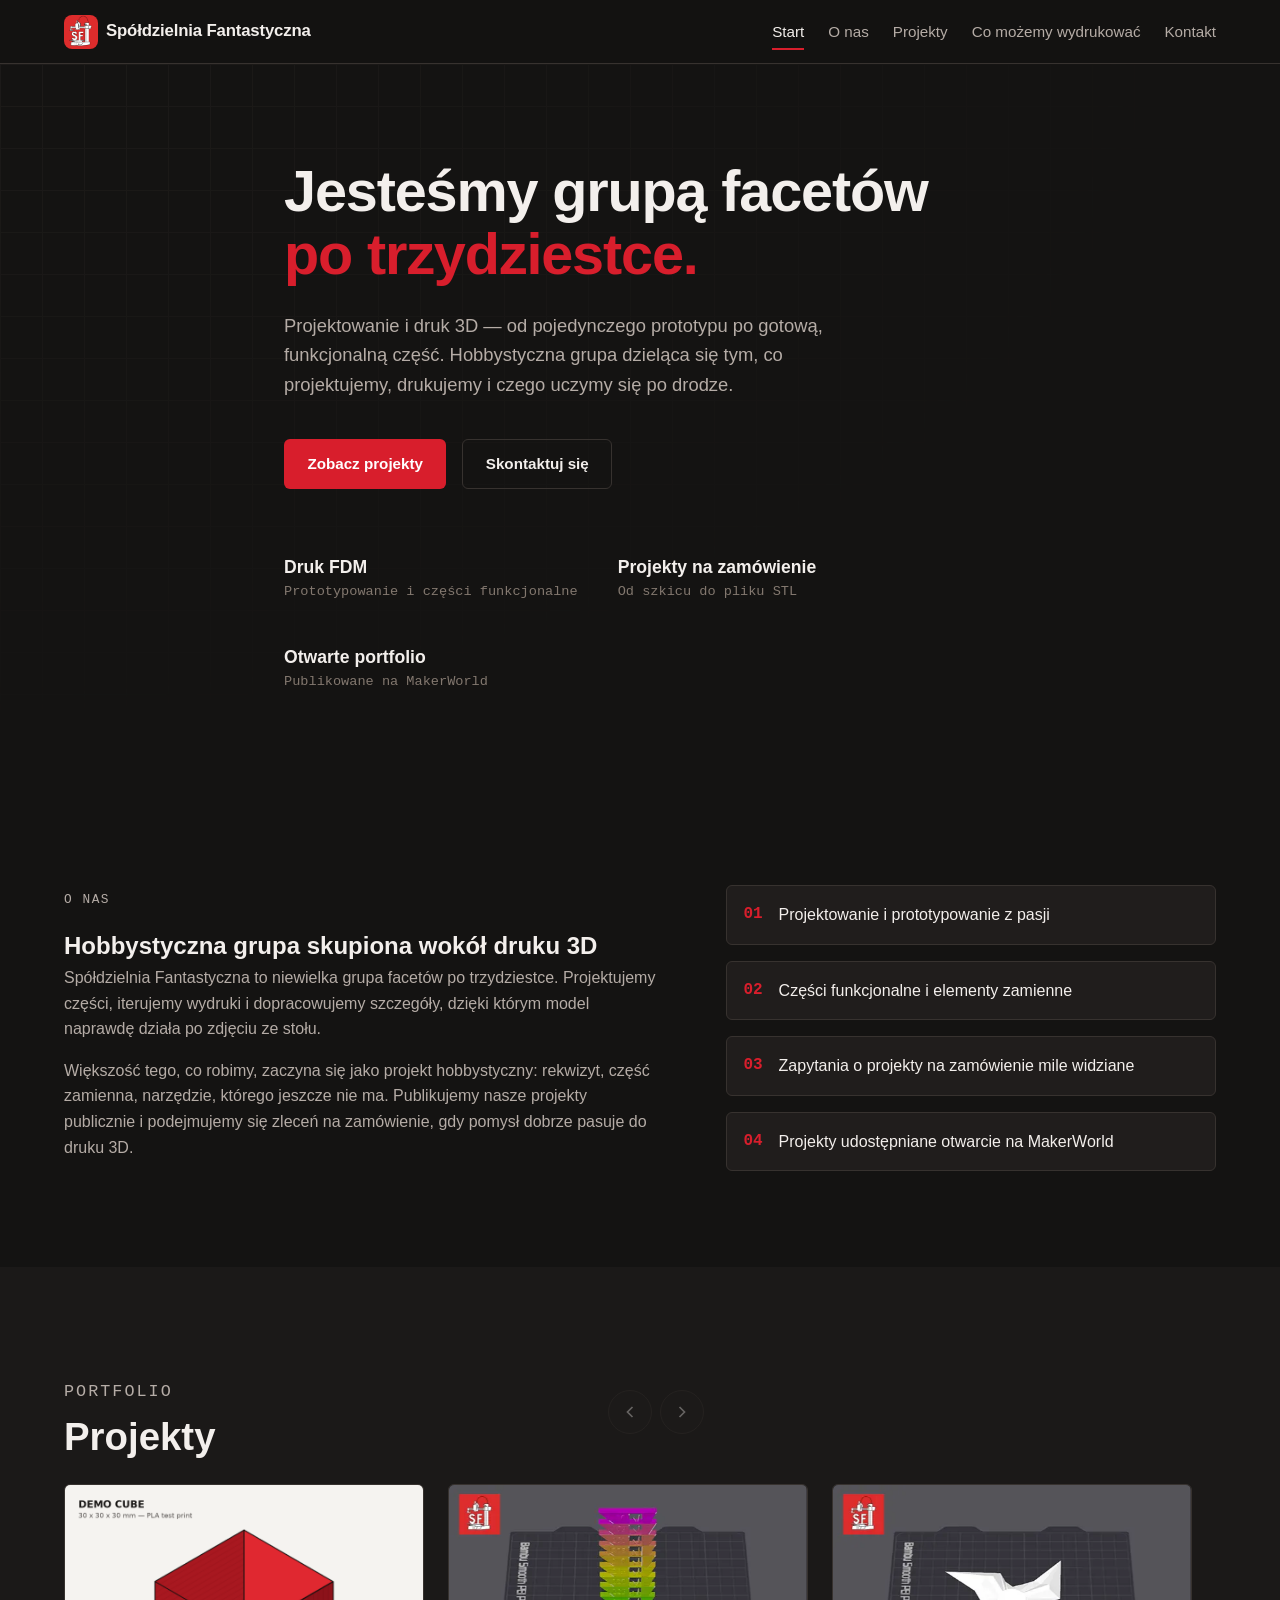
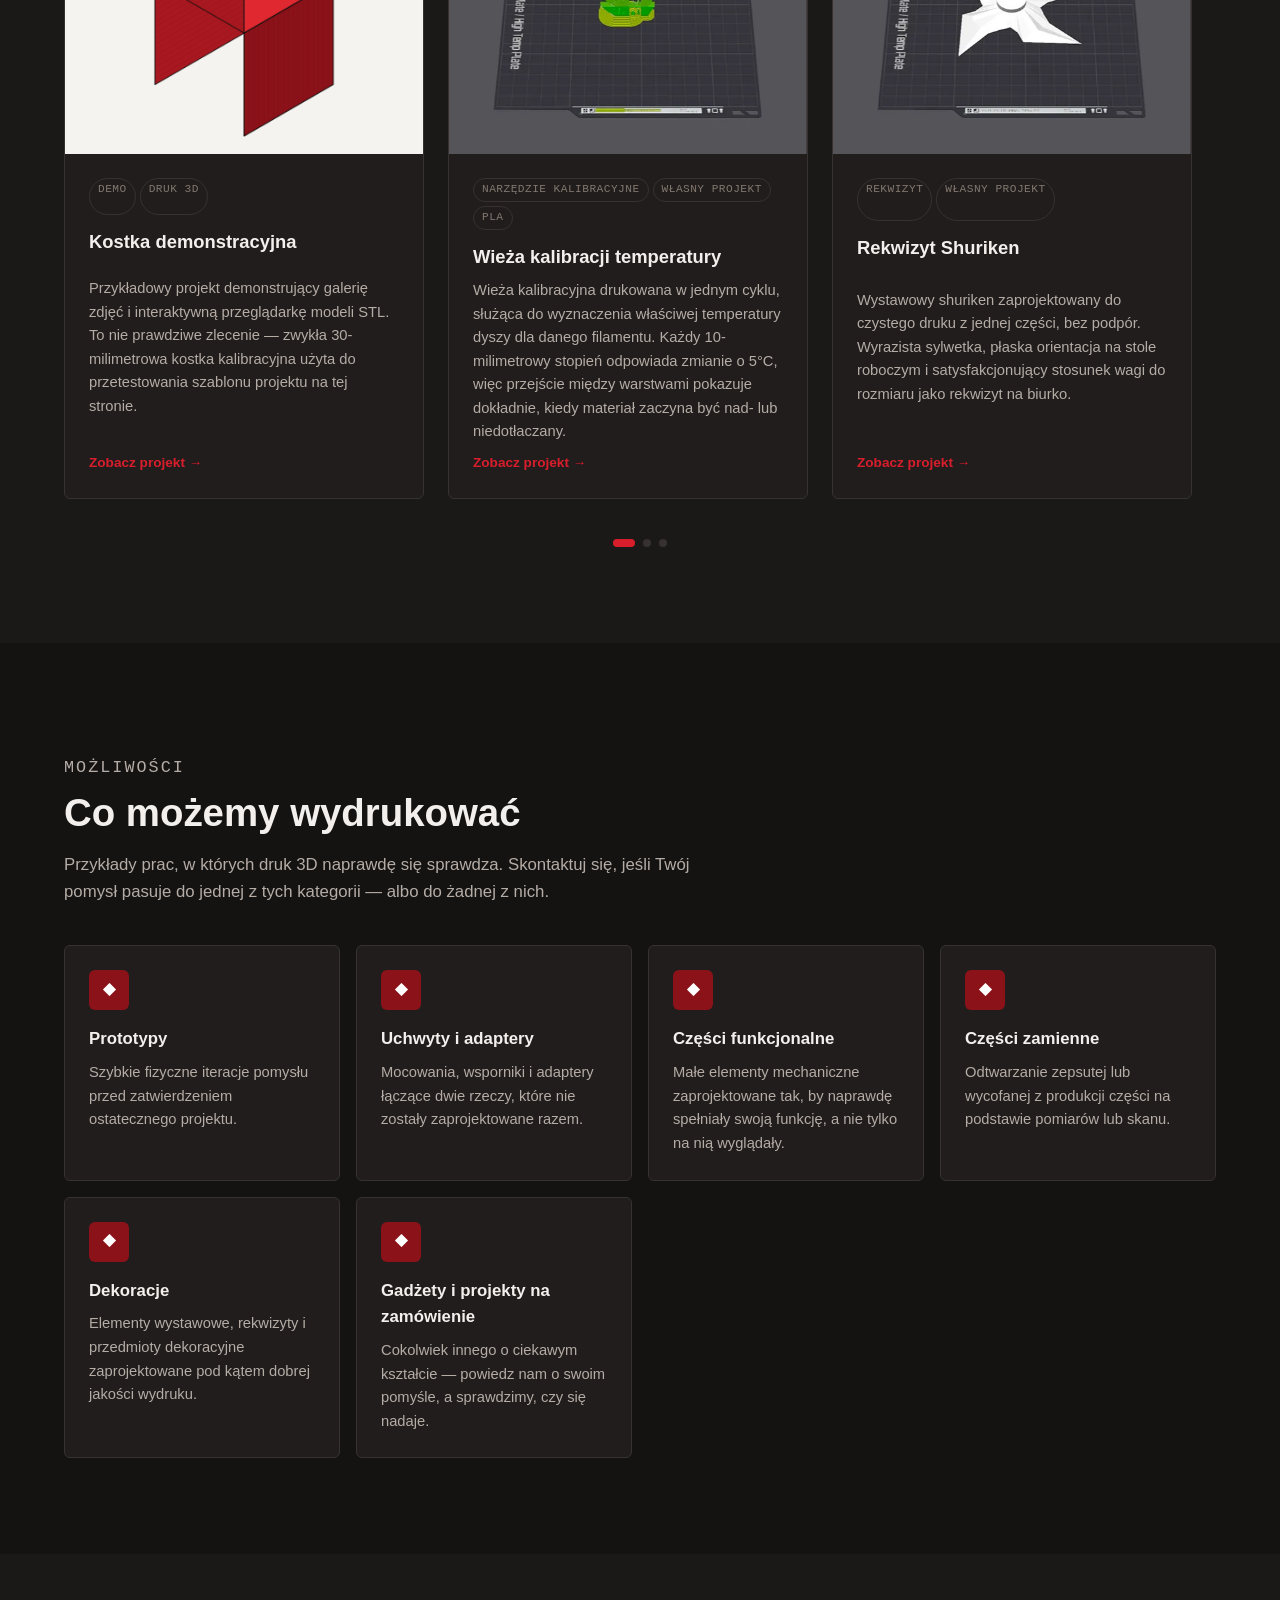
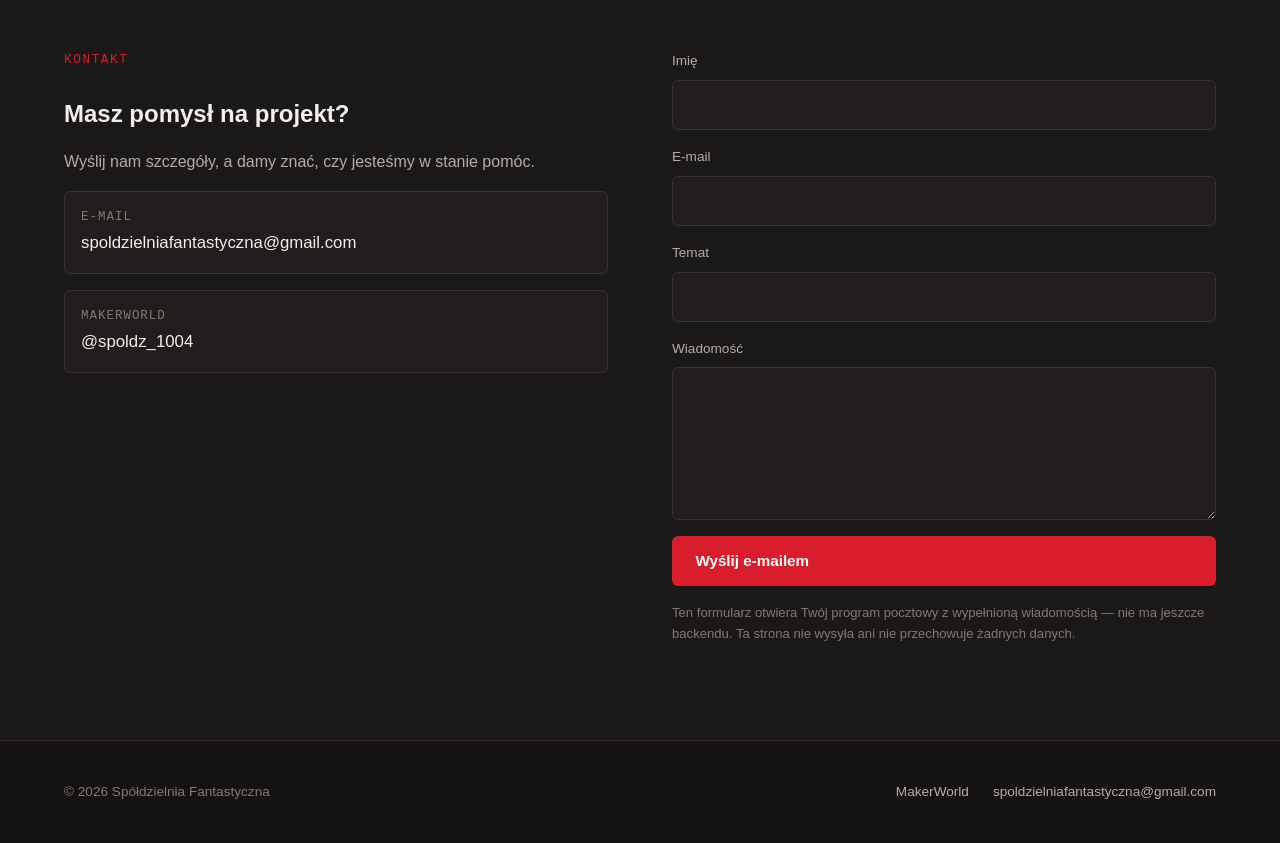
==== index.html @ 459d4a12 "Init page" ====
<!doctype html>
<html lang="pl">
<head>
  <meta charset="UTF-8" />
  <meta name="viewport" content="width=device-width, initial-scale=1" />
  <title>Spółdzielnia Fantastyczna — Projektowanie i druk 3D</title>
  <meta name="description" content="Spółdzielnia Fantastyczna — hobbystyczna grupa zamieniająca pomysły w fizyczne przedmioty dzięki projektowaniu i drukowi 3D. Zobacz nasze portfolio projektów i skontaktuj się w sprawie druku na zamówienie." />
  <link rel="canonical" href="https://spoldzielniafantastyczna.pl/" />

  <meta property="og:type" content="website" />
  <meta property="og:title" content="Spółdzielnia Fantastyczna — Projektowanie i druk 3D" />
  <meta property="og:description" content="Hobbystyczna grupa zamieniająca pomysły w fizyczne przedmioty dzięki projektowaniu i drukowi 3D." />
  <meta property="og:url" content="https://spoldzielniafantastyczna.pl/" />
  <meta property="og:image" content="https://spoldzielniafantastyczna.pl/assets/branding/og-image.jpg" />
  <meta name="twitter:card" content="summary_large_image" />

  <link rel="icon" href="assets/icons/favicon.ico" sizes="any" />
  <link rel="icon" type="image/png" sizes="32x32" href="assets/icons/icon-32.png" />
  <link rel="icon" type="image/png" sizes="192x192" href="assets/icons/icon-192.png" />
  <link rel="apple-touch-icon" href="assets/icons/apple-touch-icon.png" />
  <meta name="theme-color" content="#141312" />

  <link rel="stylesheet" href="css/main.css" />
  <link rel="stylesheet" href="css/gallery.css" />

  <script type="application/ld+json">
  {
    "@context": "https://schema.org",
    "@type": "Organization",
    "name": "Spółdzielnia Fantastyczna",
    "url": "https://spoldzielniafantastyczna.pl/",
    "logo": "https://spoldzielniafantastyczna.pl/assets/icons/icon-512.png",
    "sameAs": ["https://makerworld.com/en/@spoldz_1004"],
    "description": "Hobbystyczna grupa zamieniająca pomysły w fizyczne przedmioty dzięki projektowaniu i drukowi 3D."
  }
  </script>
</head>
<body>
  <a class="skip-link" href="#main">Przejdź do treści</a>

  <header class="site-header">
    <div class="container">
      <a class="brand" href="index.html">
        <img src="assets/branding/makerworld-avatar.png" alt="Spółdzielnia Fantastyczna logo" width="34" height="34" />
        <span>Spółdzielnia Fantastyczna</span>
      </a>
      <button class="nav-toggle" type="button" aria-label="Przełącz nawigację" aria-expanded="false">
        <svg viewBox="0 0 24 24" fill="none" stroke="currentColor" stroke-width="2" aria-hidden="true">
          <path d="M3 6h18M3 12h18M3 18h18" />
        </svg>
      </button>
      <nav class="main-nav" aria-label="Główna" data-open="false">
        <ul>
          <li><a href="#home" aria-current="page">Start</a></li>
          <li><a href="#about">O nas</a></li>
          <li><a href="#projects">Projekty</a></li>
          <li><a href="#capabilities">Co możemy wydrukować</a></li>
          <li><a href="#contact">Kontakt</a></li>
        </ul>
      </nav>
    </div>
  </header>

  <main id="main">
    <section id="home" class="hero">
      <div class="hero__grid" aria-hidden="true"></div>
      <div class="container hero__content">
        <h1>Jesteśmy grupą facetów <em>po trzydziestce.</em></h1>
        <p class="hero__lead">Projektowanie i druk 3D — od pojedynczego prototypu po gotową, funkcjonalną część. Hobbystyczna grupa dzieląca się tym, co projektujemy, drukujemy i czego uczymy się po drodze.</p>
        <div class="hero__actions">
          <a class="btn btn--primary" href="#projects">Zobacz projekty</a>
          <a class="btn btn--ghost" href="#contact">Skontaktuj się</a>
        </div>
        <div class="hero__meta">
          <div><strong>Druk FDM</strong>Prototypowanie i części funkcjonalne</div>
          <div><strong>Projekty na zamówienie</strong>Od szkicu do pliku STL</div>
          <div><strong>Otwarte portfolio</strong>Publikowane na MakerWorld</div>
        </div>
      </div>
    </section>

    <section id="about" class="section">
      <div class="container about__grid">
        <div class="about__body">
          <p class="eyebrow">O nas</p>
          <h2>Hobbystyczna grupa skupiona wokół druku 3D</h2>
          <p>Spółdzielnia Fantastyczna to niewielka grupa facetów po trzydziestce. Projektujemy części, iterujemy wydruki i dopracowujemy szczegóły, dzięki którym model naprawdę działa po zdjęciu ze stołu.</p>
          <p>Większość tego, co robimy, zaczyna się jako projekt hobbystyczny: rekwizyt, część zamienna, narzędzie, którego jeszcze nie ma. Publikujemy nasze projekty publicznie i podejmujemy się zleceń na zamówienie, gdy pomysł dobrze pasuje do druku 3D.</p>
        </div>
        <ul class="about__list">
          <li><span class="icon">01</span><span>Projektowanie i prototypowanie z pasji</span></li>
          <li><span class="icon">02</span><span>Części funkcjonalne i elementy zamienne</span></li>
          <li><span class="icon">03</span><span>Zapytania o projekty na zamówienie mile widziane</span></li>
          <li><span class="icon">04</span><span>Projekty udostępniane otwarcie na MakerWorld</span></li>
        </ul>
      </div>
    </section>

    <section id="projects" class="section section--alt">
      <div class="container">
        <div class="section-header portfolio__controls">
          <div>
            <p class="eyebrow">Portfolio</p>
            <h2>Projekty</h2>
          </div>
          <div class="portfolio__arrows">
            <button class="arrow-btn" type="button" data-carousel-prev aria-label="Poprzedni projekt">
              <svg viewBox="0 0 24 24" fill="none" stroke="currentColor" stroke-width="2"><path d="M15 18l-6-6 6-6" /></svg>
            </button>
            <button class="arrow-btn" type="button" data-carousel-next aria-label="Następny projekt">
              <svg viewBox="0 0 24 24" fill="none" stroke="currentColor" stroke-width="2"><path d="M9 18l6-6-6-6" /></svg>
            </button>
          </div>
        </div>
        <div class="carousel-track" data-carousel-track tabindex="0" role="region" aria-label="Karuzela projektów" aria-live="polite">
          <p>Ładowanie projektów…</p>
        </div>
        <div class="portfolio__dots" data-carousel-dots></div>
      </div>
    </section>

    <section id="capabilities" class="section">
      <div class="container">
        <div class="section-header">
          <p class="eyebrow">Możliwości</p>
          <h2>Co możemy wydrukować</h2>
          <p>Przykłady prac, w których druk 3D naprawdę się sprawdza. Skontaktuj się, jeśli Twój pomysł pasuje do jednej z tych kategorii — albo do żadnej z nich.</p>
        </div>
        <div class="capabilities__grid">
          <div class="capability-card"><span class="glyph">◆</span><h3>Prototypy</h3><p>Szybkie fizyczne iteracje pomysłu przed zatwierdzeniem ostatecznego projektu.</p></div>
          <div class="capability-card"><span class="glyph">◆</span><h3>Uchwyty i adaptery</h3><p>Mocowania, wsporniki i adaptery łączące dwie rzeczy, które nie zostały zaprojektowane razem.</p></div>
          <div class="capability-card"><span class="glyph">◆</span><h3>Części funkcjonalne</h3><p>Małe elementy mechaniczne zaprojektowane tak, by naprawdę spełniały swoją funkcję, a nie tylko na nią wyglądały.</p></div>
          <div class="capability-card"><span class="glyph">◆</span><h3>Części zamienne</h3><p>Odtwarzanie zepsutej lub wycofanej z produkcji części na podstawie pomiarów lub skanu.</p></div>
          <div class="capability-card"><span class="glyph">◆</span><h3>Dekoracje</h3><p>Elementy wystawowe, rekwizyty i przedmioty dekoracyjne zaprojektowane pod kątem dobrej jakości wydruku.</p></div>
          <div class="capability-card"><span class="glyph">◆</span><h3>Gadżety i projekty na zamówienie</h3><p>Cokolwiek innego o ciekawym kształcie — powiedz nam o swoim pomyśle, a sprawdzimy, czy się nadaje.</p></div>
        </div>
      </div>
    </section>

    <section id="contact" class="section section--alt">
      <div class="container contact__grid">
        <div class="contact-card">
          <p class="eyebrow">Kontakt</p>
          <h2>Masz pomysł na projekt?</h2>
          <p style="color:var(--color-text-muted)">Wyślij nam szczegóły, a damy znać, czy jesteśmy w stanie pomóc.</p>
          <div class="contact-item">
            <span>E-mail</span>
            <a data-site="email" href="mailto:">Ładowanie…</a>
          </div>
          <div class="contact-item">
            <span>MakerWorld</span>
            <a data-site="makerworld" href="#" target="_blank" rel="noopener">@spoldz_1004</a>
          </div>
        </div>
        <form class="contact-form" aria-label="Formularz kontaktowy">
          <div class="form-row">
            <label for="name">Imię</label>
            <input id="name" name="name" type="text" autocomplete="name" required />
          </div>
          <div class="form-row">
            <label for="email">E-mail</label>
            <input id="email" name="email" type="email" autocomplete="email" required />
          </div>
          <div class="form-row">
            <label for="subject">Temat</label>
            <input id="subject" name="subject" type="text" />
          </div>
          <div class="form-row">
            <label for="message">Wiadomość</label>
            <textarea id="message" name="message" rows="5" required></textarea>
          </div>
          <button class="btn btn--primary" type="submit">Wyślij e-mailem</button>
          <p class="form-note">Ten formularz otwiera Twój program pocztowy z wypełnioną wiadomością — nie ma jeszcze backendu. Ta strona nie wysyła ani nie przechowuje żadnych danych.</p>
        </form>
      </div>
    </section>
  </main>

  <footer class="site-footer">
    <div class="container">
      <p>© <span data-site="year">2026</span> Spółdzielnia Fantastyczna</p>
      <div class="footer-links">
        <a data-site="makerworld" href="#" target="_blank" rel="noopener">MakerWorld</a>
        <a data-site="email" href="mailto:">E-mail</a>
      </div>
    </div>
  </footer>

  <script type="module" src="js/main.js"></script>
  <script type="module" src="js/projects.js"></script>
</body>
</html>
---- css/main.css ----
/* ==========================================================================
   Spółdzielnia Fantastyczna — main stylesheet
   Base tokens, layout, header, hero, about, capabilities, contact, footer.
   ========================================================================== */

:root {
  --color-bg: #141312;
  --color-bg-alt: #1b1918;
  --color-surface: #201d1c;
  --color-surface-2: #262220;
  --color-border: #37322f;
  --color-text: #f3efec;
  --color-text-muted: #b5aca6;
  --color-text-dim: #83786f;
  --color-accent: #d81e2c;
  --color-accent-hover: #f0212f;
  --color-accent-dark: #8c121a;
  --color-focus: #ffb703;

  --font-sans: -apple-system, BlinkMacSystemFont, "Segoe UI", Roboto, "Helvetica Neue", Arial, sans-serif;
  --font-mono: ui-monospace, "SF Mono", "Cascadia Code", "Roboto Mono", Consolas, monospace;

  --content-width: 1200px;
  --space-1: 0.25rem;
  --space-2: 0.5rem;
  --space-3: 1rem;
  --space-4: 1.5rem;
  --space-5: 2.5rem;
  --space-6: 4rem;
  --space-7: 6rem;

  --radius: 6px;
  --header-height: 64px;
  --transition-fast: 150ms ease;
  --transition-base: 250ms ease;
}

/* ---------- Reset ---------- */
*, *::before, *::after { box-sizing: border-box; }
html { scroll-behavior: smooth; }
html, body { height: 100%; }
body {
  margin: 0;
  background: var(--color-bg);
  color: var(--color-text);
  font-family: var(--font-sans);
  font-size: 16px;
  line-height: 1.6;
  -webkit-font-smoothing: antialiased;
}
img { max-width: 100%; display: block; }
a { color: inherit; }
ul { margin: 0; padding: 0; list-style: none; }
h1, h2, h3, h4, p { margin: 0; }
button { font: inherit; }
input, textarea, select { font: inherit; }

@media (prefers-reduced-motion: reduce) {
  html { scroll-behavior: auto; }
  *, *::before, *::after {
    animation-duration: 0.001ms !important;
    animation-iteration-count: 1 !important;
    transition-duration: 0.001ms !important;
    scroll-behavior: auto !important;
  }
}

/* ---------- Focus states ---------- */
:focus-visible {
  outline: 2px solid var(--color-focus);
  outline-offset: 2px;
}
a:focus:not(:focus-visible),
button:focus:not(:focus-visible) { outline: none; }

/* ---------- Skip link ---------- */
.skip-link {
  position: absolute;
  top: -48px;
  left: var(--space-3);
  background: var(--color-accent);
  color: #fff;
  padding: var(--space-2) var(--space-3);
  border-radius: var(--radius);
  z-index: 1000;
  transition: top var(--transition-fast);
}
.skip-link:focus { top: var(--space-3); }

/* ---------- Layout helpers ---------- */
.container {
  width: 100%;
  max-width: var(--content-width);
  margin-inline: auto;
  padding-inline: var(--space-4);
}
.section { padding-block: var(--space-7); }
.section-header {
  max-width: 640px;
  margin-bottom: var(--space-5);
}
.eyebrow {
  display: inline-block;
  font-family: var(--font-mono);
  font-size: 0.8rem;
  letter-spacing: 0.12em;
  text-transform: uppercase;
  color: var(--color-accent);
  margin-bottom: var(--space-2);
}
.section-header h2 {
  font-size: clamp(1.6rem, 3vw, 2.4rem);
  line-height: 1.2;
}
.section-header p {
  color: var(--color-text-muted);
  margin-top: var(--space-3);
  font-size: 1.05rem;
}
.section--alt { background: var(--color-bg-alt); }

.visually-hidden {
  position: absolute;
  width: 1px; height: 1px;
  padding: 0; margin: -1px;
  overflow: hidden;
  clip: rect(0, 0, 0, 0);
  white-space: nowrap;
  border: 0;
}

/* ---------- Buttons ---------- */
.btn {
  display: inline-flex;
  align-items: center;
  gap: var(--space-2);
  padding: 0.75rem 1.4rem;
  border-radius: var(--radius);
  font-weight: 600;
  font-size: 0.95rem;
  text-decoration: none;
  border: 1px solid transparent;
  cursor: pointer;
  transition: transform var(--transition-fast), background var(--transition-fast), border-color var(--transition-fast);
}
.btn:hover { transform: translateY(-1px); }
.btn--primary {
  background: var(--color-accent);
  color: #fff;
}
.btn--primary:hover { background: var(--color-accent-hover); }
.btn--ghost {
  background: transparent;
  color: var(--color-text);
  border-color: var(--color-border);
}
.btn--ghost:hover { border-color: var(--color-text-muted); }
.btn--small { padding: 0.5rem 0.9rem; font-size: 0.85rem; }

/* ---------- Header ---------- */
.site-header {
  position: sticky;
  top: 0;
  z-index: 100;
  height: var(--header-height);
  display: flex;
  align-items: center;
  background: rgba(20, 19, 18, 0.88);
  backdrop-filter: saturate(150%) blur(10px);
  border-bottom: 1px solid var(--color-border);
}
.site-header .container {
  display: flex;
  align-items: center;
  justify-content: space-between;
  gap: var(--space-3);
}
.brand {
  display: flex;
  align-items: center;
  gap: var(--space-2);
  text-decoration: none;
  font-weight: 700;
  letter-spacing: -0.01em;
  font-size: 1.05rem;
  min-width: 0;
  flex-shrink: 1;
}
.brand img {
  width: 34px;
  height: 34px;
  border-radius: 8px;
  flex-shrink: 0;
}
.brand span {
  overflow: hidden;
  text-overflow: ellipsis;
  white-space: nowrap;
}

.nav-toggle {
  display: none;
  flex-shrink: 0;
  background: none;
  border: 1px solid var(--color-border);
  border-radius: var(--radius);
  width: 42px;
  height: 42px;
  align-items: center;
  justify-content: center;
  color: var(--color-text);
}
.nav-toggle svg { width: 20px; height: 20px; }

.main-nav ul {
  display: flex;
  gap: var(--space-4);
}
.main-nav a {
  text-decoration: none;
  font-size: 0.95rem;
  color: var(--color-text-muted);
  padding: var(--space-2) 0;
  border-bottom: 2px solid transparent;
  transition: color var(--transition-fast), border-color var(--transition-fast);
}
.main-nav a:hover,
.main-nav a[aria-current="page"] {
  color: var(--color-text);
  border-color: var(--color-accent);
}

@media (max-width: 400px) {
  .brand { font-size: 0.9rem; }
}

@media (max-width: 760px) {
  .nav-toggle { display: inline-flex; }
  .main-nav {
    position: fixed;
    inset: var(--header-height) 0 0 0;
    background: var(--color-bg);
    transform: translateX(100%);
    transition: transform var(--transition-base);
    overflow-y: auto;
  }
  .main-nav[data-open="true"] { transform: translateX(0); }
  .main-nav ul {
    flex-direction: column;
    padding: var(--space-4);
    gap: var(--space-1);
  }
  .main-nav a {
    display: block;
    padding: var(--space-3) var(--space-2);
    font-size: 1.1rem;
    border-bottom: 1px solid var(--color-border);
  }
}

/* ---------- Hero ---------- */
.hero {
  position: relative;
  padding-block: var(--space-7);
  overflow: hidden;
}
.hero__grid {
  position: absolute;
  inset: 0;
  background-image:
    linear-gradient(var(--color-border) 1px, transparent 1px),
    linear-gradient(90deg, var(--color-border) 1px, transparent 1px);
  background-size: 42px 42px;
  opacity: 0.25;
  mask-image: radial-gradient(ellipse at top left, black, transparent 70%);
}
.hero__content {
  position: relative;
  max-width: 760px;
}
.hero h1 {
  font-size: clamp(2.2rem, 5.5vw, 3.6rem);
  line-height: 1.1;
  letter-spacing: -0.02em;
  margin-bottom: var(--space-4);
}
.hero h1 em {
  font-style: normal;
  color: var(--color-accent);
}
.hero__lead {
  font-size: 1.15rem;
  color: var(--color-text-muted);
  max-width: 56ch;
  margin-bottom: var(--space-5);
}
.hero__actions {
  display: flex;
  gap: var(--space-3);
  flex-wrap: wrap;
}
.hero__meta {
  margin-top: var(--space-6);
  display: flex;
  gap: var(--space-5);
  flex-wrap: wrap;
  font-family: var(--font-mono);
  font-size: 0.85rem;
  color: var(--color-text-dim);
}
.hero__meta strong { color: var(--color-text); display: block; font-size: 1.1rem; font-family: var(--font-sans); }

/* ---------- About ---------- */
.about__grid {
  display: grid;
  grid-template-columns: 1.1fr 0.9fr;
  gap: var(--space-6);
  align-items: start;
}
.about__body p { color: var(--color-text-muted); margin-bottom: var(--space-3); }
.about__body p:last-child { margin-bottom: 0; }
.about__list {
  display: grid;
  gap: var(--space-3);
}
.about__list li {
  display: flex;
  gap: var(--space-3);
  padding: var(--space-3);
  background: var(--color-surface);
  border: 1px solid var(--color-border);
  border-radius: var(--radius);
}
.about__list .icon {
  color: var(--color-accent);
  font-family: var(--font-mono);
  font-weight: 700;
}
@media (max-width: 900px) {
  .about__grid { grid-template-columns: 1fr; }
}

/* ---------- What we can make ---------- */
.capabilities__grid {
  display: grid;
  grid-template-columns: repeat(auto-fit, minmax(220px, 1fr));
  gap: var(--space-3);
}
.capability-card {
  padding: var(--space-4);
  background: var(--color-surface);
  border: 1px solid var(--color-border);
  border-radius: var(--radius);
  transition: border-color var(--transition-fast), transform var(--transition-fast);
}
.capability-card:hover { border-color: var(--color-accent); transform: translateY(-2px); }
.capability-card .glyph {
  width: 40px; height: 40px;
  display: flex; align-items: center; justify-content: center;
  border-radius: var(--radius);
  background: var(--color-accent-dark);
  color: #fff;
  margin-bottom: var(--space-3);
  font-family: var(--font-mono);
  font-weight: 700;
}
.capability-card h3 { font-size: 1.05rem; margin-bottom: var(--space-2); }
.capability-card p { color: var(--color-text-muted); font-size: 0.92rem; }

/* ---------- Contact ---------- */
.contact__grid {
  display: grid;
  grid-template-columns: 1fr 1fr;
  gap: var(--space-6);
}
.contact-card {
  display: grid;
  gap: var(--space-3);
  align-content: start;
}
.contact-item {
  display: flex;
  flex-direction: column;
  gap: 2px;
  padding: var(--space-3);
  background: var(--color-surface);
  border: 1px solid var(--color-border);
  border-radius: var(--radius);
}
.contact-item span { font-family: var(--font-mono); font-size: 0.78rem; color: var(--color-text-dim); text-transform: uppercase; letter-spacing: 0.08em; }
.contact-item a { color: var(--color-text); text-decoration: none; font-size: 1.05rem; }
.contact-item a:hover { color: var(--color-accent); }

.contact-form { display: grid; gap: var(--space-3); }
.form-row { display: grid; gap: var(--space-2); }
.form-row label { font-size: 0.85rem; color: var(--color-text-muted); }
.form-row input,
.form-row textarea {
  background: var(--color-surface);
  border: 1px solid var(--color-border);
  border-radius: var(--radius);
  color: var(--color-text);
  padding: 0.7rem 0.8rem;
  resize: vertical;
}
.form-row input:focus,
.form-row textarea:focus { border-color: var(--color-accent); }
.form-note {
  font-size: 0.82rem;
  color: var(--color-text-dim);
}

@media (max-width: 900px) {
  .contact__grid { grid-template-columns: 1fr; }
}

/* ---------- Footer ---------- */
.site-footer {
  border-top: 1px solid var(--color-border);
  padding-block: var(--space-5);
  color: var(--color-text-dim);
  font-size: 0.85rem;
}
.site-footer .container {
  display: flex;
  justify-content: space-between;
  align-items: center;
  flex-wrap: wrap;
  gap: var(--space-3);
}
.site-footer a { color: var(--color-text-muted); text-decoration: none; }
.site-footer a:hover { color: var(--color-accent); }
.footer-links { display: flex; gap: var(--space-4); }
---- css/gallery.css ----
/* ==========================================================================
   Portfolio carousel, project cards, detail gallery, and lightbox.
   ========================================================================== */

/* ---------- Homepage carousel ---------- */
.portfolio__controls {
  display: flex;
  justify-content: space-between;
  align-items: center;
  margin-bottom: var(--space-4);
}
.portfolio__arrows { display: flex; gap: var(--space-2); }
.arrow-btn {
  width: 44px;
  height: 44px;
  border-radius: 50%;
  border: 1px solid var(--color-border);
  background: var(--color-surface);
  color: var(--color-text);
  display: inline-flex;
  align-items: center;
  justify-content: center;
  cursor: pointer;
  transition: border-color var(--transition-fast), background var(--transition-fast);
}
.arrow-btn:hover { border-color: var(--color-accent); background: var(--color-surface-2); }
.arrow-btn svg { width: 20px; height: 20px; }
.arrow-btn:disabled { opacity: 0.35; cursor: not-allowed; }

.carousel-track {
  display: flex;
  gap: var(--space-4);
  overflow-x: auto;
  scroll-snap-type: x mandatory;
  scroll-behavior: smooth;
  padding-bottom: var(--space-3);
  margin: 0 calc(var(--space-4) * -1);
  padding-inline: var(--space-4);
  scrollbar-width: thin;
  scrollbar-color: var(--color-border) transparent;
}
.carousel-track:focus-visible { outline-offset: 4px; }

.project-card {
  scroll-snap-align: start;
  flex: 0 0 min(360px, 82vw);
  background: var(--color-surface);
  border: 1px solid var(--color-border);
  border-radius: var(--radius);
  overflow: hidden;
  text-decoration: none;
  color: var(--color-text);
  display: flex;
  flex-direction: column;
  transition: transform var(--transition-base), border-color var(--transition-fast);
}
.project-card:hover { transform: translateY(-4px); border-color: var(--color-accent); }
.project-card__media {
  aspect-ratio: 4 / 3;
  background: var(--color-bg-alt);
  overflow: hidden;
}
.project-card__media img {
  width: 100%; height: 100%;
  object-fit: cover;
  transition: transform 400ms ease;
}
.project-card:hover .project-card__media img { transform: scale(1.04); }
.project-card__body { padding: var(--space-4); display: grid; gap: var(--space-2); flex: 1; }
.project-card__tags { display: flex; gap: var(--space-1); flex-wrap: wrap; margin-bottom: var(--space-1); }
.tag {
  font-family: var(--font-mono);
  font-size: 0.7rem;
  letter-spacing: 0.04em;
  text-transform: uppercase;
  padding: 2px 8px;
  border: 1px solid var(--color-border);
  border-radius: 999px;
  color: var(--color-text-dim);
}
.project-card h3 { font-size: 1.15rem; }
.project-card p { color: var(--color-text-muted); font-size: 0.92rem; }
.project-card__cta {
  margin-top: auto;
  font-size: 0.85rem;
  font-weight: 600;
  color: var(--color-accent);
}

.portfolio__dots {
  display: flex;
  justify-content: center;
  gap: var(--space-2);
  margin-top: var(--space-4);
}
.portfolio__dots button {
  width: 8px; height: 8px;
  border-radius: 50%;
  border: none;
  background: var(--color-border);
  cursor: pointer;
  padding: 0;
}
.portfolio__dots button[aria-current="true"] { background: var(--color-accent); width: 22px; border-radius: 5px; transition: width var(--transition-fast); }

/* ---------- Project detail page ---------- */
.project-hero {
  padding-block: var(--space-5) var(--space-6);
}
.project-hero__nav {
  display: flex;
  justify-content: space-between;
  align-items: center;
  margin-bottom: var(--space-5);
  flex-wrap: wrap;
  gap: var(--space-3);
}
.back-link {
  display: inline-flex;
  align-items: center;
  gap: var(--space-1);
  text-decoration: none;
  color: var(--color-text-muted);
  font-size: 0.9rem;
}
.back-link:hover { color: var(--color-accent); }
.project-hero__pager { display: flex; gap: var(--space-2); }

.project-hero__title { font-size: clamp(1.8rem, 4vw, 2.6rem); margin-bottom: var(--space-3); }
.project-hero__tags { display: flex; gap: var(--space-1); flex-wrap: wrap; margin-bottom: var(--space-3); }
.project-hero__desc { color: var(--color-text-muted); max-width: 70ch; font-size: 1.05rem; }
.project-hero__source { margin-top: var(--space-3); font-size: 0.9rem; }
.project-hero__source a { color: var(--color-accent); text-decoration: none; }
.project-hero__source a:hover { text-decoration: underline; }

/* ---------- Gallery ---------- */
.gallery {
  display: grid;
  gap: var(--space-3);
}
.gallery__main {
  position: relative;
  aspect-ratio: 16 / 10;
  background: var(--color-bg-alt);
  border: 1px solid var(--color-border);
  border-radius: var(--radius);
  overflow: hidden;
  cursor: zoom-in;
}
.gallery__main img {
  width: 100%; height: 100%;
  object-fit: contain;
  background: var(--color-bg-alt);
}
.gallery__thumbs {
  display: flex;
  gap: var(--space-2);
  overflow-x: auto;
  padding-bottom: 4px;
}
.gallery__thumbs button {
  flex: 0 0 84px;
  height: 64px;
  padding: 0;
  border-radius: var(--radius);
  overflow: hidden;
  border: 2px solid transparent;
  background: var(--color-bg-alt);
  cursor: pointer;
}
.gallery__thumbs button[aria-current="true"] { border-color: var(--color-accent); }
.gallery__thumbs img { width: 100%; height: 100%; object-fit: cover; }

/* ---------- Lightbox ---------- */
.lightbox {
  position: fixed;
  inset: 0;
  background: rgba(10, 9, 8, 0.94);
  display: none;
  align-items: center;
  justify-content: center;
  z-index: 1000;
  touch-action: none;
}
.lightbox[data-open="true"] { display: flex; }
.lightbox img {
  max-width: min(92vw, 1400px);
  max-height: 86vh;
  object-fit: contain;
  user-select: none;
}
.lightbox__close,
.lightbox__prev,
.lightbox__next {
  position: absolute;
  background: rgba(255,255,255,0.08);
  border: 1px solid rgba(255,255,255,0.2);
  color: #fff;
  width: 46px; height: 46px;
  border-radius: 50%;
  display: inline-flex;
  align-items: center;
  justify-content: center;
  cursor: pointer;
}
.lightbox__close:hover,
.lightbox__prev:hover,
.lightbox__next:hover { background: var(--color-accent); border-color: var(--color-accent); }
.lightbox__close { top: var(--space-4); right: var(--space-4); }
.lightbox__prev { left: var(--space-4); top: 50%; transform: translateY(-50%); }
.lightbox__next { right: var(--space-4); top: 50%; transform: translateY(-50%); }
.lightbox__counter {
  position: absolute;
  bottom: var(--space-4);
  left: 50%;
  transform: translateX(-50%);
  font-family: var(--font-mono);
  font-size: 0.85rem;
  color: var(--color-text-muted);
}
@media (max-width: 640px) {
  .lightbox__prev, .lightbox__next { width: 38px; height: 38px; }
}
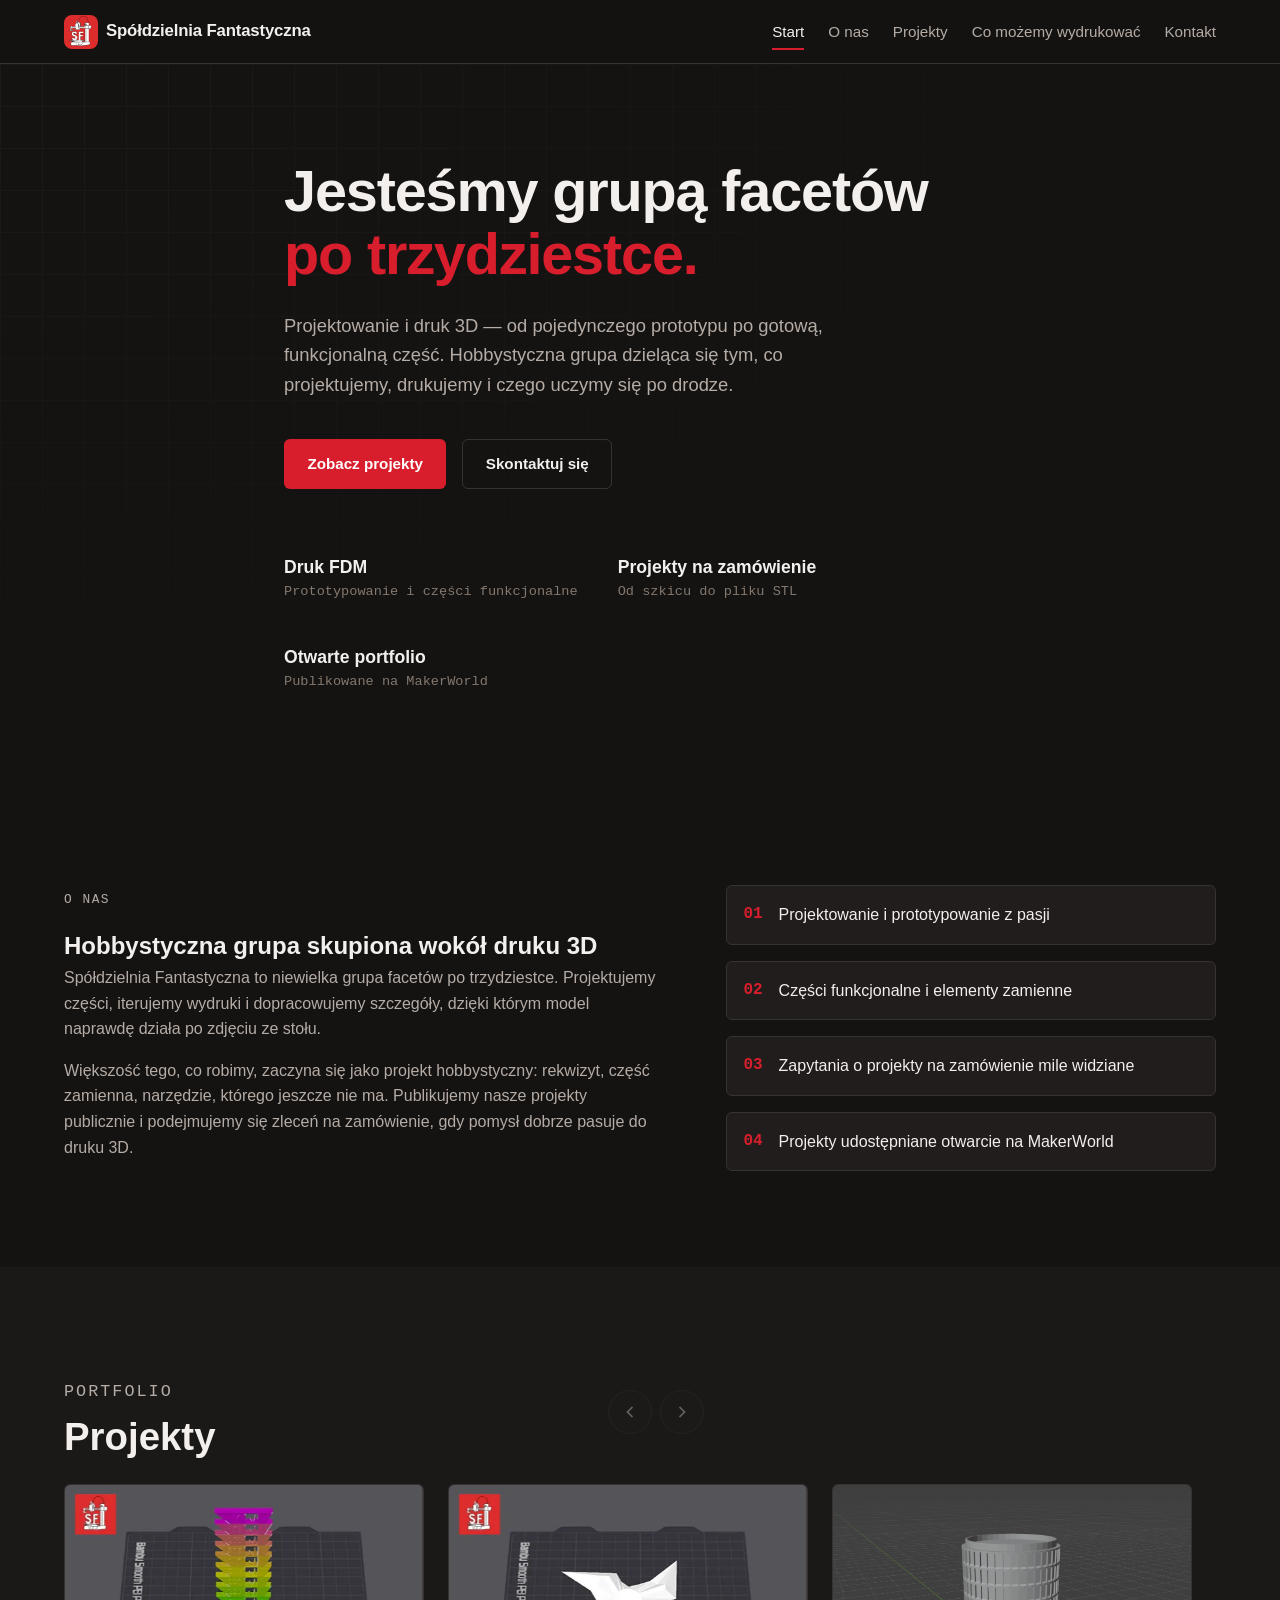
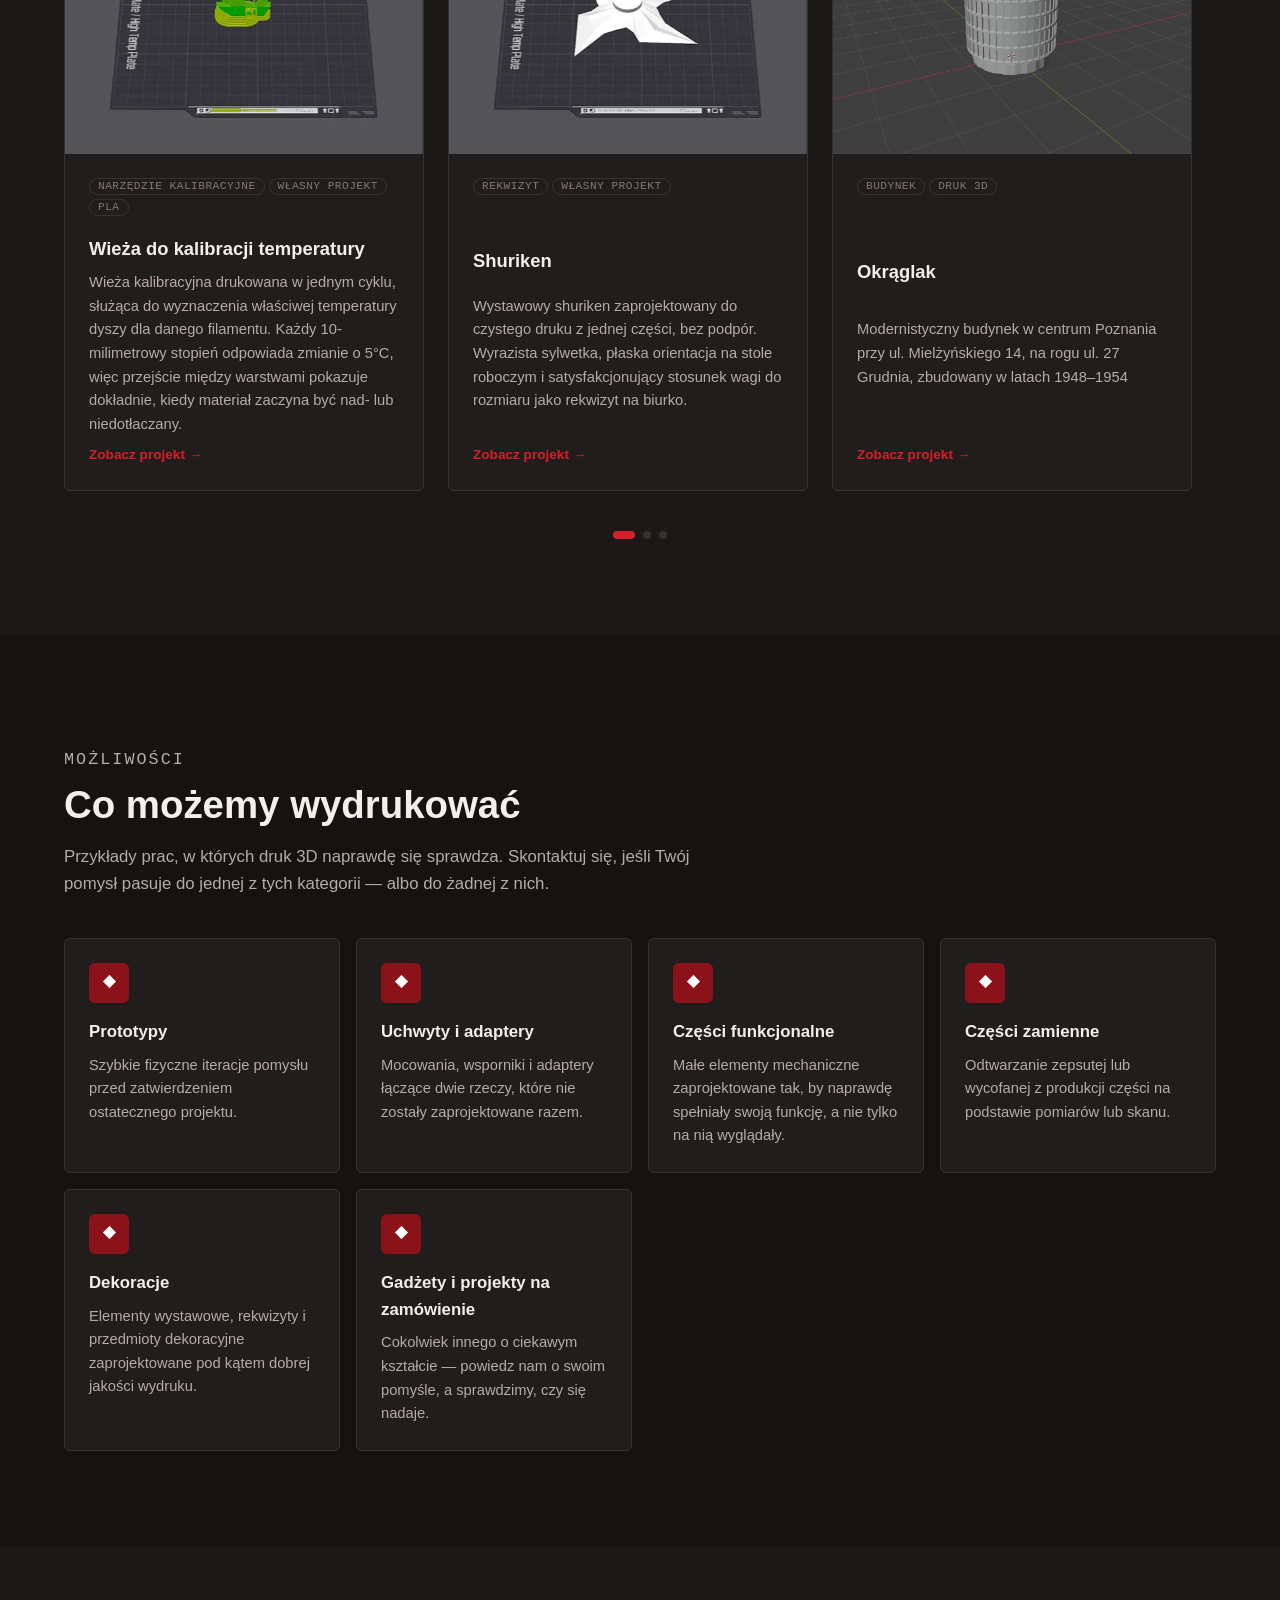
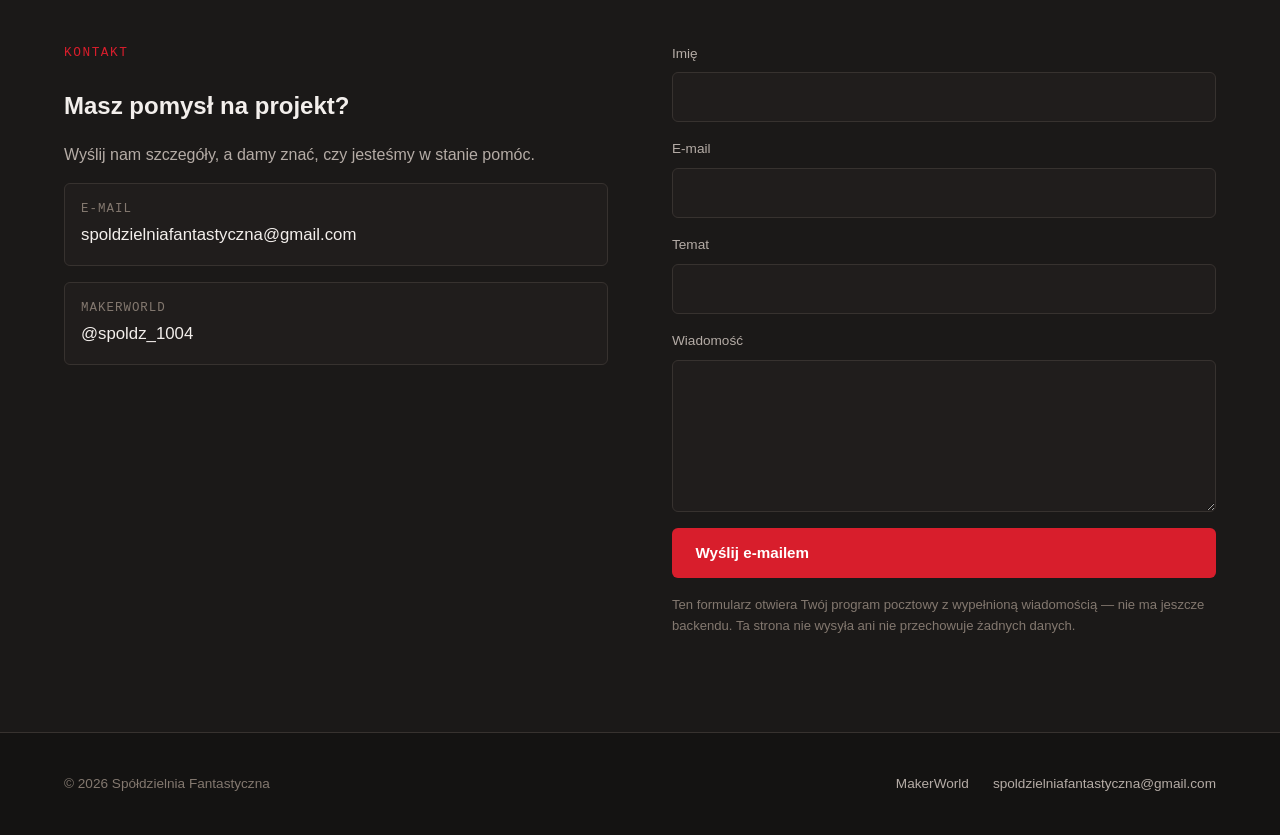
==== commit a46a46b7: "Fix tags and domain" ====
--- a/index.html
+++ b/index.html
@@ -5,13 +5,13 @@
   <meta name="viewport" content="width=device-width, initial-scale=1" />
   <title>Spółdzielnia Fantastyczna — Projektowanie i druk 3D</title>
   <meta name="description" content="Spółdzielnia Fantastyczna — hobbystyczna grupa zamieniająca pomysły w fizyczne przedmioty dzięki projektowaniu i drukowi 3D. Zobacz nasze portfolio projektów i skontaktuj się w sprawie druku na zamówienie." />
-  <link rel="canonical" href="https://spoldzielniafantastyczna.pl/" />
+  <link rel="canonical" href="https://spoldzielniafantastyczna.github.io/" />
 
   <meta property="og:type" content="website" />
   <meta property="og:title" content="Spółdzielnia Fantastyczna — Projektowanie i druk 3D" />
   <meta property="og:description" content="Hobbystyczna grupa zamieniająca pomysły w fizyczne przedmioty dzięki projektowaniu i drukowi 3D." />
-  <meta property="og:url" content="https://spoldzielniafantastyczna.pl/" />
-  <meta property="og:image" content="https://spoldzielniafantastyczna.pl/assets/branding/og-image.jpg" />
+  <meta property="og:url" content="https://spoldzielniafantastyczna.github.io/" />
+  <meta property="og:image" content="https://spoldzielniafantastyczna.github.io/assets/icons/icon-512.png" />
   <meta name="twitter:card" content="summary_large_image" />
 
   <link rel="icon" href="assets/icons/favicon.ico" sizes="any" />
@@ -28,8 +28,8 @@
     "@context": "https://schema.org",
     "@type": "Organization",
     "name": "Spółdzielnia Fantastyczna",
-    "url": "https://spoldzielniafantastyczna.pl/",
-    "logo": "https://spoldzielniafantastyczna.pl/assets/icons/icon-512.png",
+    "url": "https://spoldzielniafantastyczna.github.io/",
+    "logo": "https://spoldzielniafantastyczna.github.io/assets/icons/icon-512.png",
     "sameAs": ["https://makerworld.com/en/@spoldz_1004"],
     "description": "Hobbystyczna grupa zamieniająca pomysły w fizyczne przedmioty dzięki projektowaniu i drukowi 3D."
   }
--- a/css/gallery.css
+++ b/css/gallery.css
@@ -67,10 +67,11 @@
 }
 .project-card:hover .project-card__media img { transform: scale(1.04); }
 .project-card__body { padding: var(--space-4); display: grid; gap: var(--space-2); flex: 1; }
-.project-card__tags { display: flex; gap: var(--space-1); flex-wrap: wrap; margin-bottom: var(--space-1); }
+.project-card__tags { display: flex; align-content: flex-start; gap: var(--space-1); flex-wrap: wrap; margin-bottom: var(--space-1); min-height: 2.75rem; }
 .tag {
   font-family: var(--font-mono);
   font-size: 0.7rem;
+  line-height: 1;
   letter-spacing: 0.04em;
   text-transform: uppercase;
   padding: 2px 8px;
